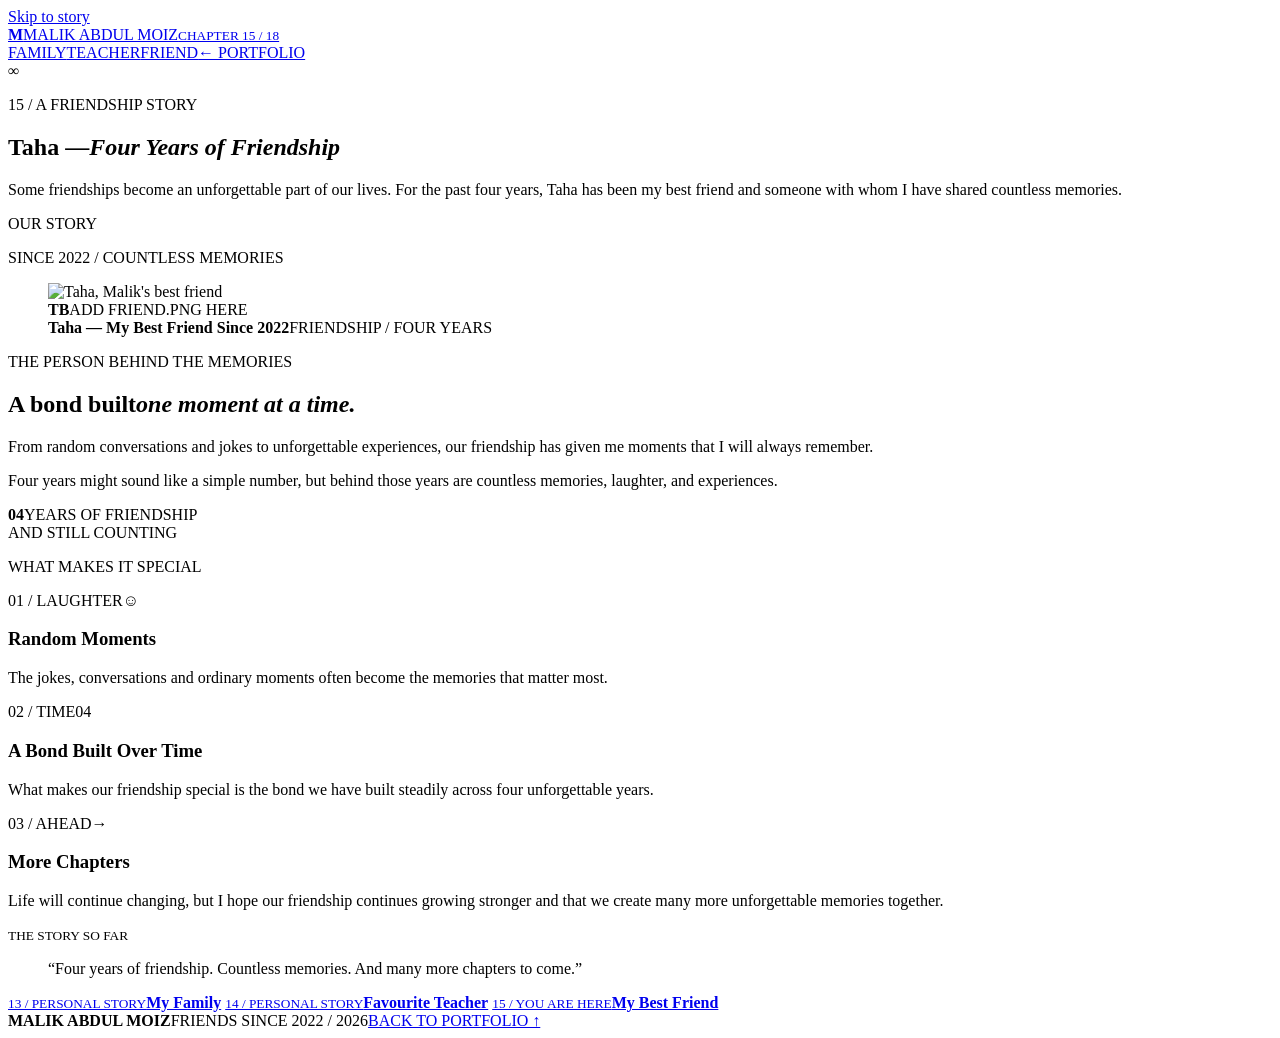
==== friend.html @ 52e205fa "Add files via upload" ====
<!doctype html>
<html lang="en">
<head>
  <meta charset="utf-8">
  <meta name="viewport" content="width=device-width,initial-scale=1,viewport-fit=cover">
  <meta name="theme-color" content="#05080c">
  <meta name="description" content="A celebration of four years of friendship between Malik and his best friend, Taha.">
  <title>Taha — Four Years of Friendship</title>
  <link rel="preconnect" href="https://fonts.googleapis.com">
  <link rel="preconnect" href="https://fonts.gstatic.com" crossorigin>
  <link href="https://fonts.googleapis.com/css2?family=Inter:wght@400;500;600;700;800;900&family=Space+Mono:wght@400;700&display=swap" rel="stylesheet">
  <link rel="stylesheet" href="stories.css">
</head>
<body class="friend-page">
  <a class="skip-link" href="#story">Skip to story</a>
  <div class="ambient" aria-hidden="true"><i></i><i></i></div>
  <header class="site-header">
    <a class="story-brand" href="index.html" aria-label="Back to Malik Abdul Moiz portfolio"><b>M</b><span>MALIK ABDUL MOIZ</span><small>CHAPTER 15 / 18</small></a>
    <nav class="story-nav" aria-label="Personal stories">
      <a href="family.html">FAMILY</a><a href="teacher.html">TEACHER</a><a href="friend.html" aria-current="page">FRIEND</a><a class="back" href="index.html">← PORTFOLIO</a>
    </nav>
  </header>
  <div class="page-progress" aria-hidden="true"><i></i></div>

  <main id="story">
    <section class="hero">
      <div class="hero-mark" aria-hidden="true">∞</div>
      <div class="hero-inner">
        <p class="kicker reveal">15 / A FRIENDSHIP STORY</p>
        <h1 class="reveal reveal-delay">Taha —<em>Four Years of Friendship</em></h1>
        <div class="hero-intro reveal">
          <p>Some friendships become an unforgettable part of our lives. For the past four years, Taha has been my best friend and someone with whom I have shared countless memories.</p>
          <span class="scroll-cue">OUR STORY <i></i></span>
        </div>
      </div>
    </section>

    <section class="section" aria-labelledby="friendship-title">
      <div class="section-inner">
        <p class="section-label reveal">SINCE 2022 / COUNTLESS MEMORIES</p>
        <div class="friend-feature" id="friendship-title">
          <div class="photo-stage reveal">
            <figure class="photo-frame">
              <img id="friendPhoto" src="friend.png" alt="Taha, Malik's best friend" loading="eager">
              <div class="photo-placeholder" aria-label="Friend photo placeholder">
                <b>TB</b><span>ADD FRIEND.PNG HERE</span>
              </div>
              <figcaption><b>Taha — My Best Friend Since 2022</b><span>FRIENDSHIP / FOUR YEARS</span></figcaption>
            </figure>
          </div>
          <div class="friend-copy reveal reveal-delay">
            <p class="kicker">THE PERSON BEHIND THE MEMORIES</p>
            <h2>A bond built<em>one moment at a time.</em></h2>
            <p>From random conversations and jokes to unforgettable experiences, our friendship has given me moments that I will always remember.</p>
            <p>Four years might sound like a simple number, but behind those years are countless memories, laughter, and experiences.</p>
            <div class="years"><b>04</b><span>YEARS OF FRIENDSHIP<br>AND STILL COUNTING</span></div>
          </div>
        </div>
      </div>
    </section>

    <section class="section" aria-labelledby="memories-title">
      <div class="section-inner">
        <p class="section-label reveal">WHAT MAKES IT SPECIAL</p>
        <div class="memory-grid" id="memories-title">
          <article class="story-card reveal">
            <div class="card-top"><span class="card-number">01 / LAUGHTER</span><span class="card-symbol" aria-hidden="true">☺</span></div>
            <h3>Random Moments</h3>
            <p>The jokes, conversations and ordinary moments often become the memories that matter most.</p>
          </article>
          <article class="story-card reveal reveal-delay">
            <div class="card-top"><span class="card-number">02 / TIME</span><span class="card-symbol" aria-hidden="true">04</span></div>
            <h3>A Bond Built Over Time</h3>
            <p>What makes our friendship special is the bond we have built steadily across four unforgettable years.</p>
          </article>
          <article class="story-card reveal">
            <div class="card-top"><span class="card-number">03 / AHEAD</span><span class="card-symbol" aria-hidden="true">→</span></div>
            <h3>More Chapters</h3>
            <p>Life will continue changing, but I hope our friendship continues growing stronger and that we create many more unforgettable memories together.</p>
          </article>
        </div>
      </div>
    </section>

    <section class="section quote-section">
      <div class="section-inner">
        <div class="quote-panel reveal">
          <small>THE STORY SO FAR</small>
          <blockquote>“Four years of friendship. Countless memories. And many more chapters to come.”</blockquote>
        </div>
        <nav class="story-switcher reveal" aria-label="Continue through personal stories">
          <a href="family.html"><small>13 / PERSONAL STORY</small><b>My Family</b></a>
          <a href="teacher.html"><small>14 / PERSONAL STORY</small><b>Favourite Teacher</b></a>
          <a href="friend.html"><small>15 / YOU ARE HERE</small><b>My Best Friend</b></a>
        </nav>
      </div>
    </section>
  </main>

  <footer class="site-footer"><div><b>MALIK ABDUL MOIZ</b><i></i><span>FRIENDS SINCE 2022 / <span data-year>2026</span></span><a href="index.html">BACK TO PORTFOLIO ↑</a></div></footer>
  <script src="stories.js"></script>
</body>
</html>
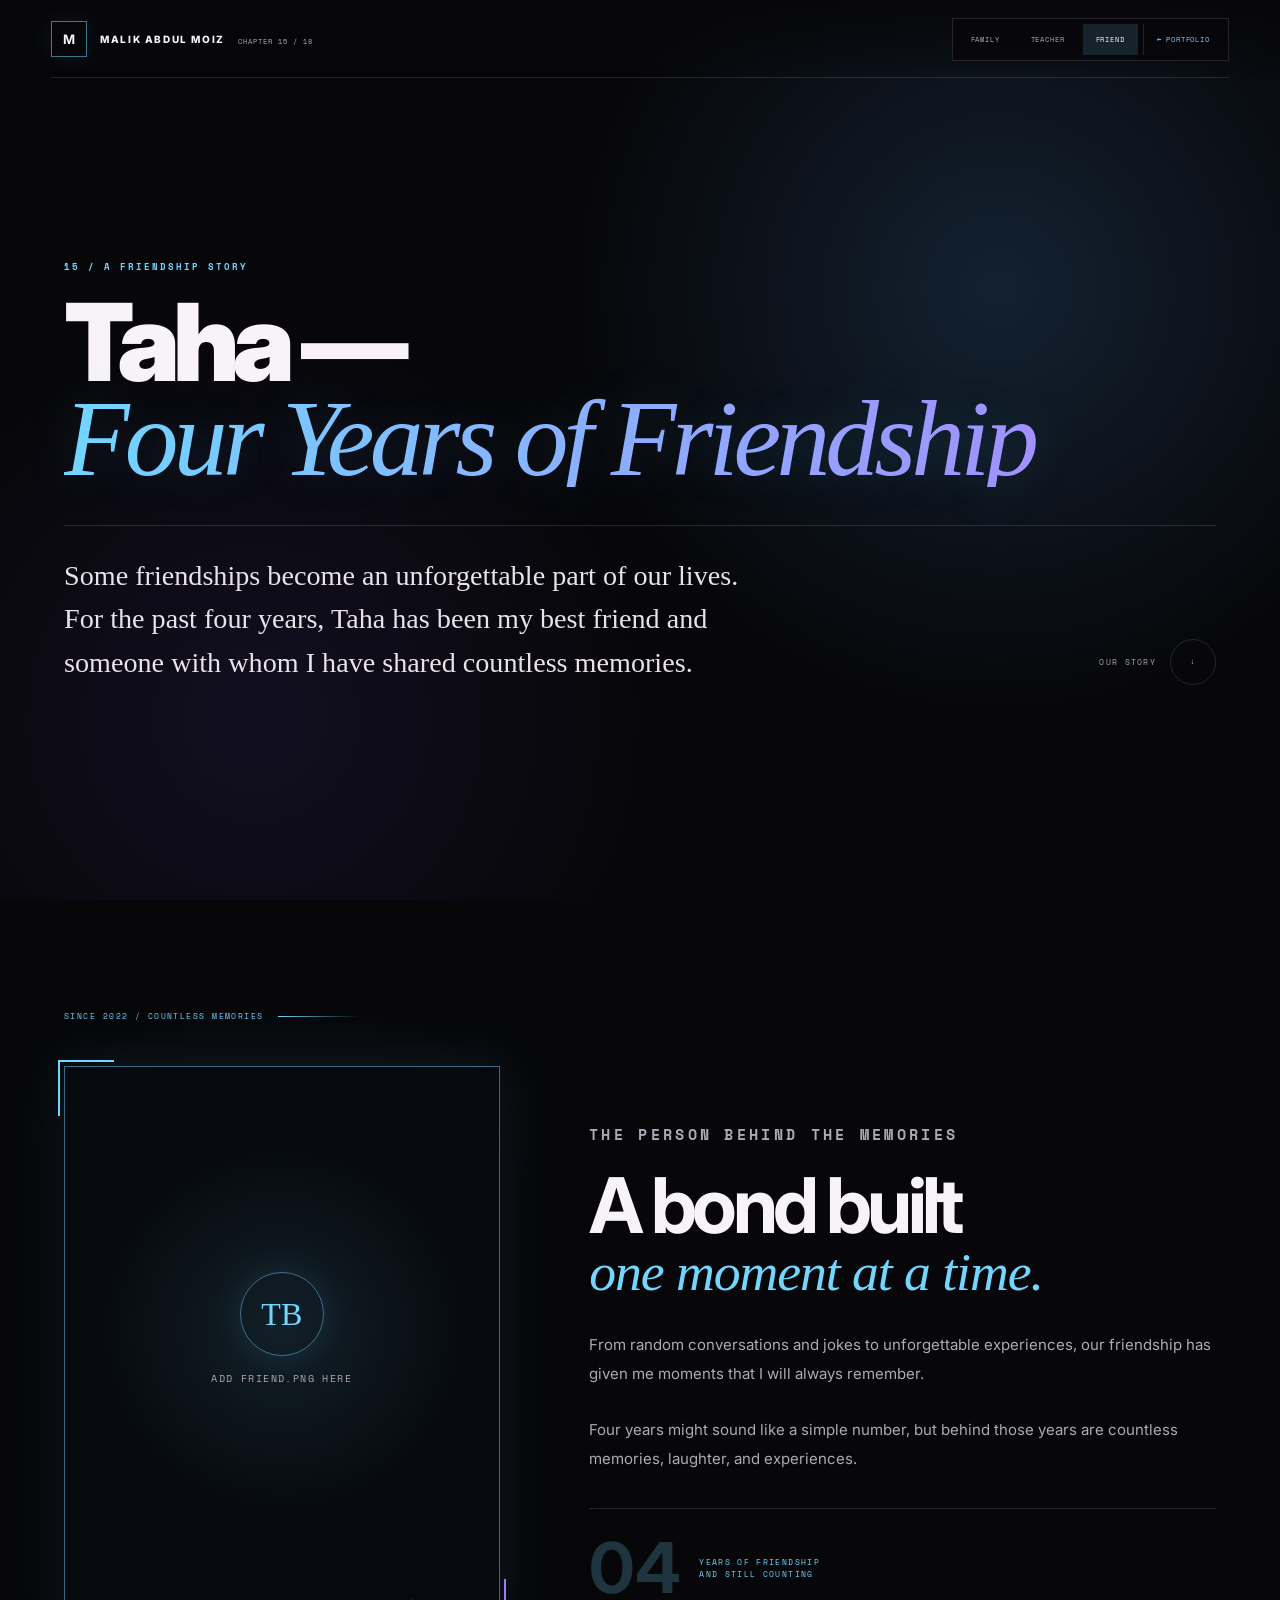
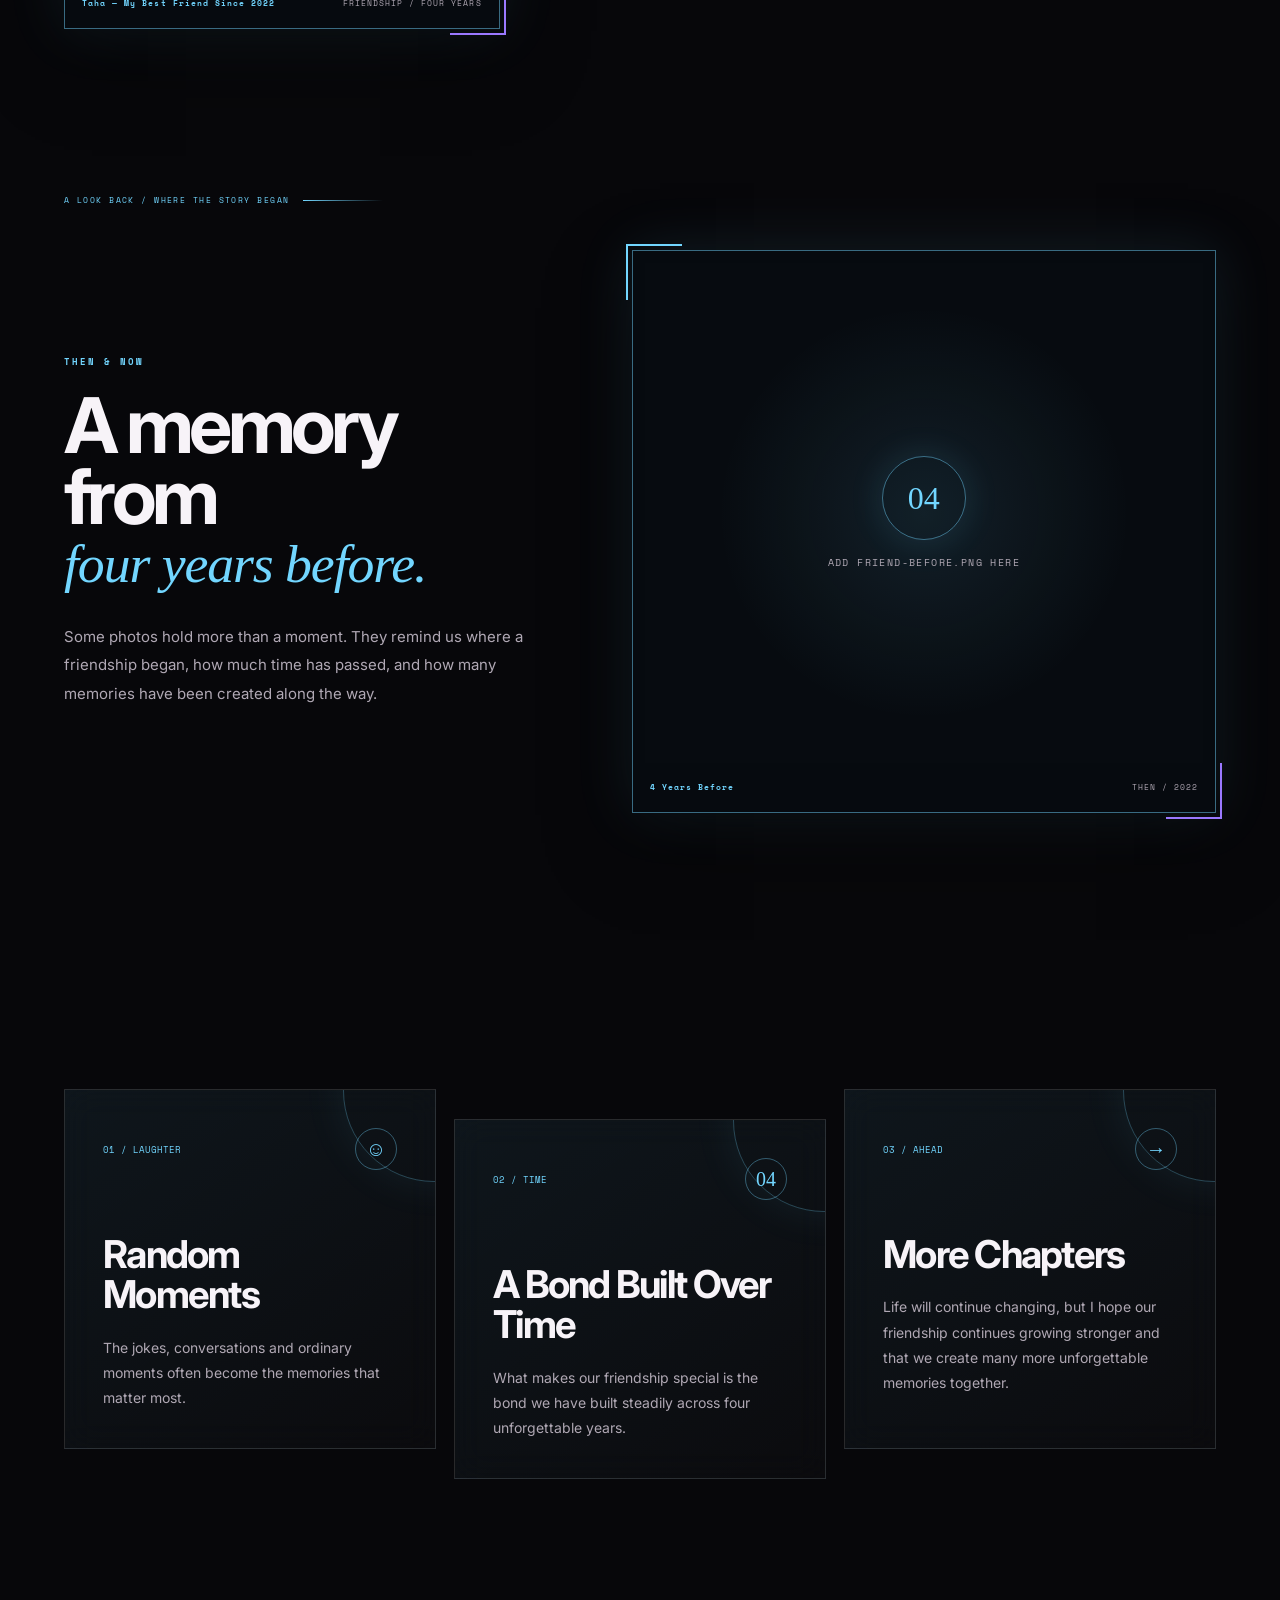
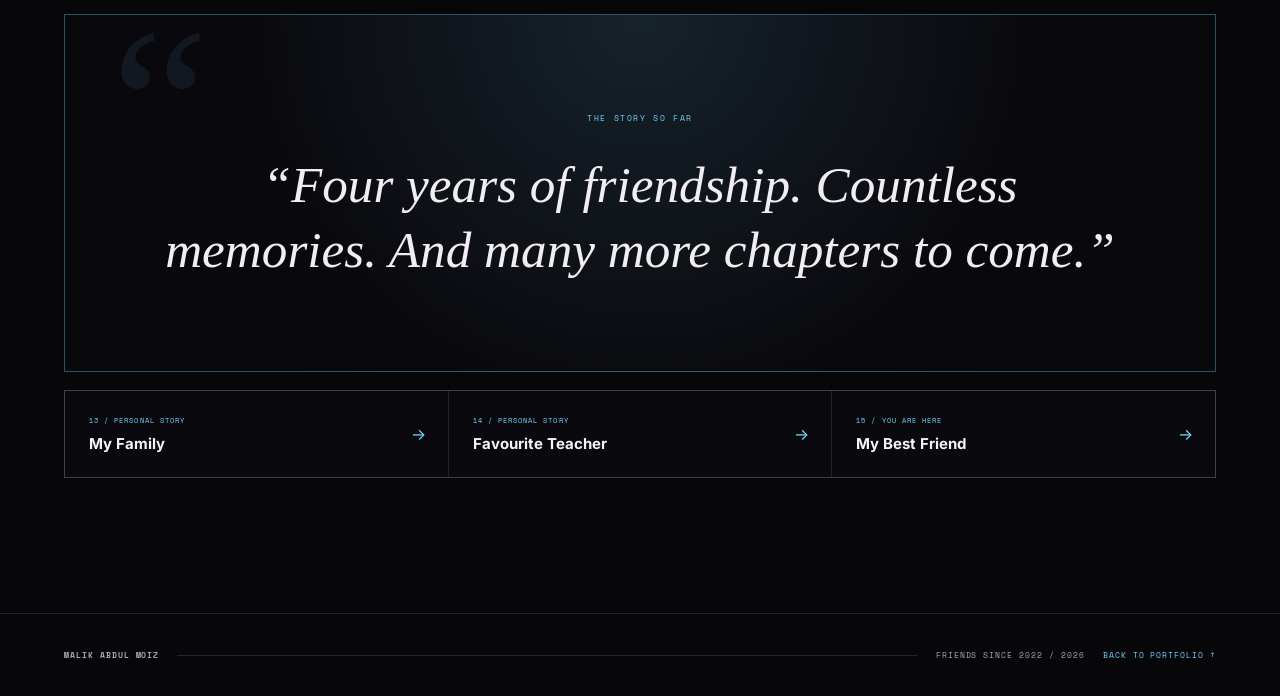
==== commit 8cb245a6: "Portfolio 2.0 - Added Family, Teacher and Best Friend Pages" ====
--- a/friend.html
+++ b/friend.html
@@ -59,6 +59,28 @@
       </div>
     </section>
 
+    <section class="section before-photo-section" aria-labelledby="before-title">
+      <div class="section-inner">
+        <p class="section-label reveal">A LOOK BACK / WHERE THE STORY BEGAN</p>
+        <div class="before-memory">
+          <div class="before-copy reveal">
+            <p class="kicker">THEN &amp; NOW</p>
+            <h2 id="before-title">A memory from<em>four years before.</em></h2>
+            <p>Some photos hold more than a moment. They remind us where a friendship began, how much time has passed, and how many memories have been created along the way.</p>
+          </div>
+          <div class="photo-stage reveal reveal-delay">
+            <figure class="photo-frame">
+              <img src="friend-before.png" alt="Taha and Malik four years before" loading="lazy">
+              <div class="photo-placeholder" aria-label="Earlier friendship photo placeholder">
+                <b>04</b><span>ADD FRIEND-BEFORE.PNG HERE</span>
+              </div>
+              <figcaption><b>4 Years Before</b><span>THEN / 2022</span></figcaption>
+            </figure>
+          </div>
+        </div>
+      </div>
+    </section>
+
     <section class="section" aria-labelledby="memories-title">
       <div class="section-inner">
         <p class="section-label reveal">WHAT MAKES IT SPECIAL</p>
--- a/stories.css
+++ b/stories.css
@@ -0,0 +1,15 @@
+:root{--bg:#07070a;--surface:rgba(16,14,20,.72);--ink:#f7f3f8;--muted:#b0a8b4;--line:rgba(255,255,255,.12);--accent:#d99a62;--accent-rgb:217,154,98;--serif:Georgia,"Times New Roman",serif;--sans:Inter,Arial,sans-serif;--mono:"Space Mono",Consolas,monospace;--ease:cubic-bezier(.22,1,.36,1)}
+*{box-sizing:border-box;margin:0;padding:0}html{scroll-behavior:smooth;background:var(--bg)}body{min-height:100vh;color:var(--ink);font-family:var(--sans);background:var(--bg);overflow-x:hidden}a{color:inherit}a:focus-visible{outline:2px solid var(--accent);outline-offset:4px}.skip-link{position:fixed;z-index:1000;left:20px;top:-60px;padding:12px 18px;background:#fff;color:#050507;text-decoration:none;transition:.2s}.skip-link:focus{top:20px}
+.ambient{position:fixed;inset:0;z-index:-2;pointer-events:none;overflow:hidden;background-image:linear-gradient(rgba(255,255,255,.016) 1px,transparent 1px),linear-gradient(90deg,rgba(255,255,255,.016) 1px,transparent 1px);background-size:72px 72px}.ambient:after{content:"";position:absolute;inset:0;opacity:.045;background-image:url("data:image/svg+xml,%3Csvg viewBox='0 0 180 180' xmlns='http://www.w3.org/2000/svg'%3E%3Cfilter id='n'%3E%3CfeTurbulence type='fractalNoise' baseFrequency='.85' numOctaves='3' stitchTiles='stitch'/%3E%3C/filter%3E%3Crect width='100%25' height='100%25' filter='url(%23n)'/%3E%3C/svg%3E")}.ambient i{position:absolute;border-radius:50%;filter:blur(120px);opacity:.15;background:rgb(var(--accent-rgb))}.ambient i:first-child{width:55vw;height:55vw;right:-22vw;top:-22vw}.ambient i:last-child{width:45vw;height:45vw;left:-22vw;bottom:-20vw;opacity:.09}
+.site-header{position:fixed;z-index:100;left:0;right:0;top:0;height:78px;padding:0 4vw;display:flex;align-items:center;justify-content:space-between;background:linear-gradient(180deg,rgba(7,7,10,.94),rgba(7,7,10,.42) 72%,transparent);backdrop-filter:blur(8px)}.story-brand{display:flex;align-items:center;gap:13px;text-decoration:none}.story-brand b{display:grid;place-items:center;width:36px;height:36px;border:1px solid rgba(var(--accent-rgb),.55);font-size:13px;box-shadow:0 0 24px rgba(var(--accent-rgb),.08)}.story-brand span{font-size:10px;font-weight:800;letter-spacing:.16em}.story-brand small{display:block;margin-top:4px;font:7px var(--mono);color:var(--muted);letter-spacing:.14em}.story-nav{display:flex;align-items:center;gap:5px;padding:5px;border:1px solid var(--line);background:rgba(9,8,12,.74);backdrop-filter:blur(16px)}.story-nav a{padding:10px 13px;text-decoration:none;font:7px var(--mono);letter-spacing:.12em;color:var(--muted);transition:.25s}.story-nav a:hover,.story-nav a[aria-current="page"]{color:var(--ink);background:rgba(var(--accent-rgb),.14)}.story-nav .back{border-left:1px solid var(--line);color:var(--accent)}.page-progress{position:fixed;z-index:101;left:4vw;right:4vw;top:77px;height:1px;background:var(--line)}.page-progress i{display:block;width:0;height:100%;background:var(--accent);box-shadow:0 0 14px rgba(var(--accent-rgb),.9)}
+.hero{position:relative;min-height:100svh;display:flex;align-items:center;padding:135px 5vw 90px}.hero-inner,.section-inner{width:min(1240px,100%);margin:auto}.kicker{font:700 9px var(--mono);letter-spacing:.22em;color:var(--accent);margin-bottom:22px}.hero h1{max-width:1050px;font-size:clamp(54px,8.4vw,124px);font-weight:900;line-height:.89;letter-spacing:-.065em}.hero h1 em{display:block;color:var(--accent);font-family:var(--serif);font-weight:400;font-style:italic;letter-spacing:-.045em;text-shadow:0 0 50px rgba(var(--accent-rgb),.17)}.hero-intro{display:grid;grid-template-columns:1fr auto;align-items:end;gap:40px;margin-top:38px;padding-top:28px;border-top:1px solid var(--line)}.hero-intro p{max-width:720px;font-family:var(--serif);font-size:clamp(19px,2.2vw,29px);line-height:1.55;color:#e9e2e9}.scroll-cue{display:flex;align-items:center;gap:14px;font:8px var(--mono);letter-spacing:.16em;color:var(--muted)}.scroll-cue i{position:relative;width:46px;height:46px;border:1px solid var(--line);border-radius:50%}.scroll-cue i:after{content:"↓";position:absolute;inset:0;display:grid;place-items:center;color:var(--accent);animation:float 1.8s ease-in-out infinite}@keyframes float{50%{transform:translateY(4px)}}.hero-mark{position:absolute;right:3vw;top:50%;translate:0 -50%;z-index:-1;font:900 clamp(180px,32vw,520px)/1 var(--serif);color:rgba(var(--accent-rgb),.035);user-select:none}
+.section{position:relative;padding:110px 5vw}.section-label{display:flex;align-items:center;gap:14px;margin-bottom:44px;font:8px var(--mono);letter-spacing:.18em;color:var(--accent)}.section-label:after{content:"";width:80px;height:1px;background:linear-gradient(90deg,var(--accent),transparent)}.cards{display:grid;grid-template-columns:repeat(2,1fr);gap:18px}.story-card{position:relative;min-height:330px;padding:38px;border:1px solid var(--line);background:linear-gradient(145deg,rgba(var(--accent-rgb),.075),rgba(255,255,255,.018));backdrop-filter:blur(16px);overflow:hidden;transition:transform .5s var(--ease),border-color .4s,box-shadow .4s}.story-card:before{content:"";position:absolute;width:180px;height:180px;right:-90px;top:-90px;border:1px solid rgba(var(--accent-rgb),.28);border-radius:50%;box-shadow:0 0 45px rgba(var(--accent-rgb),.08)}.story-card:after{content:"";position:absolute;left:0;bottom:0;width:0;height:2px;background:var(--accent);box-shadow:0 0 12px rgba(var(--accent-rgb),.7);transition:width .55s var(--ease)}.story-card:hover{transform:translateY(-8px);border-color:rgba(var(--accent-rgb),.55);box-shadow:0 28px 70px rgba(0,0,0,.28)}.story-card:hover:after{width:100%}.card-top{display:flex;justify-content:space-between;align-items:center;margin-bottom:64px}.card-number{font:9px var(--mono);color:var(--accent)}.card-symbol{display:grid;place-items:center;width:42px;height:42px;border-radius:50%;border:1px solid rgba(var(--accent-rgb),.38);color:var(--accent);font-family:var(--serif);font-size:20px}.story-card h2,.story-card h3{font-size:clamp(25px,3vw,39px);line-height:1.05;letter-spacing:-.045em}.story-card h3 em{display:block;margin-top:8px;color:var(--accent);font-family:var(--serif);font-size:.52em;font-weight:400;font-style:italic;letter-spacing:0}.story-card p{max-width:600px;margin-top:20px;color:var(--muted);font-size:14px;line-height:1.8}
+.quote-section{padding-top:55px;padding-bottom:135px}.quote-panel{position:relative;padding:clamp(42px,7vw,90px);border:1px solid rgba(var(--accent-rgb),.35);background:radial-gradient(circle at 50% 0,rgba(var(--accent-rgb),.13),transparent 60%),rgba(10,9,13,.72);text-align:center;overflow:hidden}.quote-panel:before{content:"“";position:absolute;left:4%;top:-20px;font:220px/1 var(--serif);color:rgba(var(--accent-rgb),.08)}.quote-panel small{font:8px var(--mono);letter-spacing:.2em;color:var(--accent)}.quote-panel blockquote{position:relative;max-width:960px;margin:27px auto 0;font-family:var(--serif);font-size:clamp(28px,4vw,54px);font-style:italic;line-height:1.27;color:#f2edf2}.story-switcher{display:grid;grid-template-columns:repeat(3,1fr);gap:1px;margin-top:18px;background:var(--line);border:1px solid var(--line)}.story-switcher a{position:relative;padding:24px;background:#0a090d;text-decoration:none;overflow:hidden;transition:.3s}.story-switcher a:after{content:"→";position:absolute;right:22px;top:50%;translate:0 -50%;color:var(--accent);transition:.3s}.story-switcher a:hover{background:rgba(var(--accent-rgb),.1)}.story-switcher a:hover:after{translate:6px -50%}.story-switcher small{display:block;font:7px var(--mono);color:var(--accent);letter-spacing:.15em}.story-switcher b{display:block;margin-top:8px;font-size:15px}.site-footer{padding:35px 5vw;border-top:1px solid var(--line)}.site-footer>div{width:min(1240px,100%);margin:auto;display:flex;align-items:center;gap:18px;font:8px var(--mono);letter-spacing:.12em;color:var(--muted)}.site-footer i{flex:1;height:1px;background:var(--line)}.site-footer a{text-decoration:none;color:var(--accent)}
+.reveal{opacity:0;transform:translateY(30px);filter:blur(6px);transition:opacity .85s var(--ease),transform .85s var(--ease),filter .85s var(--ease)}.reveal.visible{opacity:1;transform:none;filter:none}.reveal-delay{transition-delay:.1s}
+.family-page{--accent:#e3a56f;--accent-rgb:227,165,111}.family-page .ambient{background-color:#090706}.family-page .hero{background:radial-gradient(circle at 84% 30%,rgba(196,102,83,.13),transparent 35%),linear-gradient(130deg,rgba(227,165,111,.05),transparent 48%)}.family-page .story-card:nth-child(2),.family-page .story-card:nth-child(3){background:linear-gradient(145deg,rgba(194,99,102,.075),rgba(255,255,255,.018))}
+.teacher-page{--accent:#d7ad5c;--accent-rgb:215,173,92}.teacher-page .ambient{background-color:#08060d}.teacher-page .ambient i:first-child{background:#7542c9;opacity:.19}.teacher-page .hero{background:radial-gradient(circle at 78% 34%,rgba(118,66,201,.2),transparent 35%),radial-gradient(circle at 20% 88%,rgba(215,173,92,.07),transparent 30%)}.teacher-page .hero h1 em{color:#b98aff;text-shadow:0 0 55px rgba(171,124,255,.2)}.appreciation-grid{display:grid;grid-template-columns:1.2fr .8fr;gap:18px}.appreciation-grid .story-card:first-child{grid-row:span 2;min-height:678px;display:flex;flex-direction:column;justify-content:flex-end;background:radial-gradient(circle at 70% 20%,rgba(171,124,255,.16),transparent 35%),linear-gradient(145deg,rgba(215,173,92,.08),rgba(255,255,255,.018))}.appreciation-grid .story-card:first-child .card-top{position:absolute;left:38px;right:38px;top:38px}.thank-you{display:grid;grid-template-columns:.8fr 1.2fr;align-items:center;gap:55px;padding:clamp(42px,7vw,86px);border:1px solid rgba(171,124,255,.32);background:linear-gradient(135deg,rgba(117,66,201,.15),rgba(215,173,92,.06))}.thank-you .seal{position:relative;display:grid;place-items:center;width:min(260px,65vw);aspect-ratio:1;margin:auto;border:1px solid rgba(215,173,92,.42);border-radius:50%;font:italic 64px var(--serif);color:var(--accent);box-shadow:inset 0 0 55px rgba(117,66,201,.12),0 0 50px rgba(215,173,92,.06)}.thank-you .seal:before,.thank-you .seal:after{content:"";position:absolute;inset:12%;border:1px dashed rgba(171,124,255,.36);border-radius:50%;animation:spin 22s linear infinite}.thank-you .seal:after{inset:27%;animation-direction:reverse;animation-duration:15s}@keyframes spin{to{transform:rotate(360deg)}}.thank-you h2{font-size:clamp(44px,6vw,86px);line-height:.9;letter-spacing:-.06em}.thank-you h2 em{display:block;color:#b98aff;font-family:var(--serif);font-weight:400}.thank-you p{margin-top:24px;color:var(--muted);font-size:16px;line-height:1.85}
+.friend-page{--accent:#72d6ff;--accent-rgb:114,214,255}.friend-page .ambient{background-color:#05080c}.friend-page .ambient i:last-child{background:#7651e8;opacity:.13}.friend-page .hero{background:radial-gradient(circle at 78% 32%,rgba(69,153,224,.18),transparent 36%),radial-gradient(circle at 20% 80%,rgba(118,81,232,.1),transparent 31%)}.friend-page .hero h1 em{background:linear-gradient(90deg,#72d6ff,#a88aff);-webkit-background-clip:text;background-clip:text;color:transparent}.friend-feature{display:grid;grid-template-columns:.82fr 1.18fr;gap:clamp(35px,7vw,95px);align-items:center}.photo-stage{perspective:1100px}.photo-frame{position:relative;padding:12px;border:1px solid rgba(var(--accent-rgb),.48);background:rgba(7,11,16,.82);box-shadow:0 30px 80px rgba(0,0,0,.42),0 0 55px rgba(var(--accent-rgb),.12);transform-style:preserve-3d;transition:transform .22s ease-out,box-shadow .45s}.photo-frame:before,.photo-frame:after{content:"";position:absolute;z-index:2;width:54px;height:54px;pointer-events:none}.photo-frame:before{left:-7px;top:-7px;border-left:2px solid var(--accent);border-top:2px solid var(--accent)}.photo-frame:after{right:-7px;bottom:-7px;border-right:2px solid #9b78ff;border-bottom:2px solid #9b78ff}.photo-frame:hover{box-shadow:0 42px 100px rgba(0,0,0,.48),0 0 75px rgba(var(--accent-rgb),.2)}.photo-frame img{display:block;width:100%;height:auto;max-height:650px;object-fit:contain;background:#070b10}.photo-placeholder{display:none;min-height:500px;align-items:center;justify-content:center;flex-direction:column;gap:15px;text-align:center;background:radial-gradient(circle,rgba(var(--accent-rgb),.1),transparent 55%),#070b10}.photo-frame.missing img{display:none}.photo-frame.missing .photo-placeholder{display:flex}.photo-placeholder b{display:grid;place-items:center;width:84px;height:84px;border:1px solid rgba(var(--accent-rgb),.46);border-radius:50%;font:32px var(--serif);color:var(--accent);box-shadow:0 0 36px rgba(var(--accent-rgb),.12)}.photo-placeholder span{font:10px var(--mono);letter-spacing:.14em;color:var(--muted)}.photo-frame figcaption{display:flex;justify-content:space-between;gap:20px;padding:18px 5px 7px;font:8px var(--mono);letter-spacing:.13em;color:var(--muted)}.photo-frame figcaption b{color:var(--accent)}.friend-copy h2{font-size:clamp(42px,6vw,82px);line-height:.93;letter-spacing:-.06em}.friend-copy h2 em{display:block;color:var(--accent);font:italic 400 .7em var(--serif);letter-spacing:-.02em}.friend-copy>p{margin-top:28px;color:var(--muted);font-size:15px;line-height:1.9}.friend-copy .years{display:flex;align-items:center;gap:18px;margin-top:35px;padding-top:24px;border-top:1px solid var(--line)}.friend-copy .years b{font-size:70px;line-height:1;color:rgba(var(--accent-rgb),.22)}.friend-copy .years span{font:8px var(--mono);letter-spacing:.17em;color:var(--accent)}.memory-grid{display:grid;grid-template-columns:repeat(3,1fr);gap:18px}.memory-grid .story-card{min-height:290px}.memory-grid .story-card:nth-child(2){transform:translateY(30px)}.memory-grid .story-card:nth-child(2):hover{transform:translateY(22px)}
+@media(max-width:900px){.site-header{height:auto;min-height:70px;align-items:flex-start;padding-top:16px;padding-bottom:12px}.story-brand small{display:none}.story-nav{max-width:65vw;overflow-x:auto}.story-nav a{white-space:nowrap}.page-progress{top:69px}.cards,.appreciation-grid{grid-template-columns:1fr}.appreciation-grid .story-card:first-child{grid-row:auto;min-height:430px}.thank-you,.friend-feature{grid-template-columns:1fr}.thank-you{text-align:center}.friend-feature{gap:55px}.memory-grid{grid-template-columns:1fr 1fr}.memory-grid .story-card:nth-child(2){transform:none}}
+@media(max-width:620px){.site-header{padding-inline:5vw}.story-brand span{display:none}.story-nav{max-width:78vw}.story-nav a{padding:9px 10px}.story-nav .back{font-size:0}.story-nav .back:after{content:"↩";font-size:13px}.hero{padding:120px 6vw 75px}.hero h1{font-size:clamp(48px,16vw,78px)}.hero-intro{grid-template-columns:1fr}.scroll-cue{display:none}.section{padding:80px 6vw}.cards,.memory-grid{grid-template-columns:1fr}.story-card{min-height:auto;padding:28px}.card-top{margin-bottom:48px}.story-switcher{grid-template-columns:1fr}.photo-placeholder{min-height:390px}.photo-frame figcaption{display:block;line-height:1.8}.photo-frame figcaption b{display:block}.site-footer>div{flex-wrap:wrap}.site-footer i{min-width:60px}}
+@media(prefers-reduced-motion:reduce){html{scroll-behavior:auto}*,*:before,*:after{animation-duration:.01ms!important;animation-iteration-count:1!important;transition-duration:.01ms!important}.reveal{opacity:1;transform:none;filter:none}.photo-frame{transform:none!important}}
+.before-photo-section{padding-top:55px}.before-memory{display:grid;grid-template-columns:.9fr 1.1fr;gap:clamp(35px,7vw,95px);align-items:center}.before-copy h2{font-size:clamp(42px,6vw,82px);line-height:.93;letter-spacing:-.06em}.before-copy h2 em{display:block;color:var(--accent);font:italic 400 .7em var(--serif);letter-spacing:-.02em}.before-copy>p:last-child{margin-top:28px;color:var(--muted);font-size:15px;line-height:1.9}.before-memory .photo-frame img{max-height:560px}@media(max-width:900px){.before-memory{grid-template-columns:1fr;gap:55px}}
